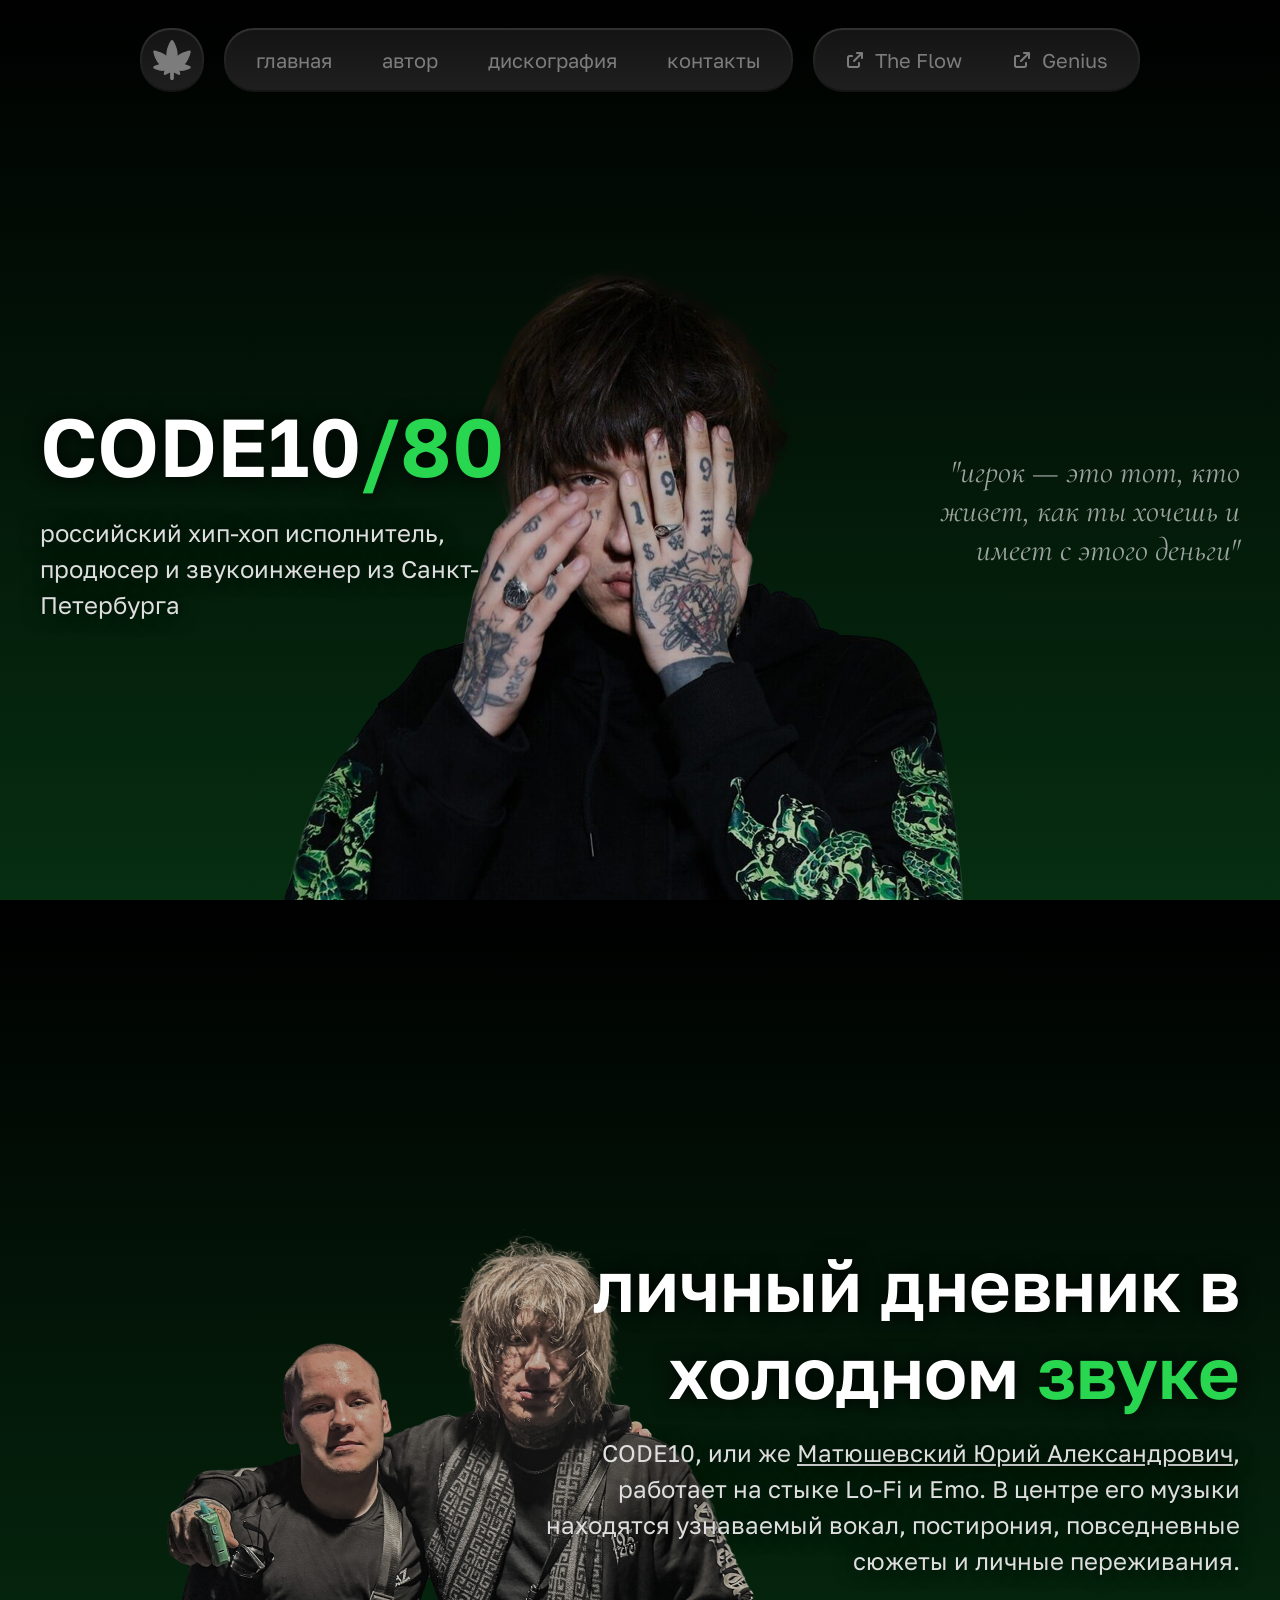
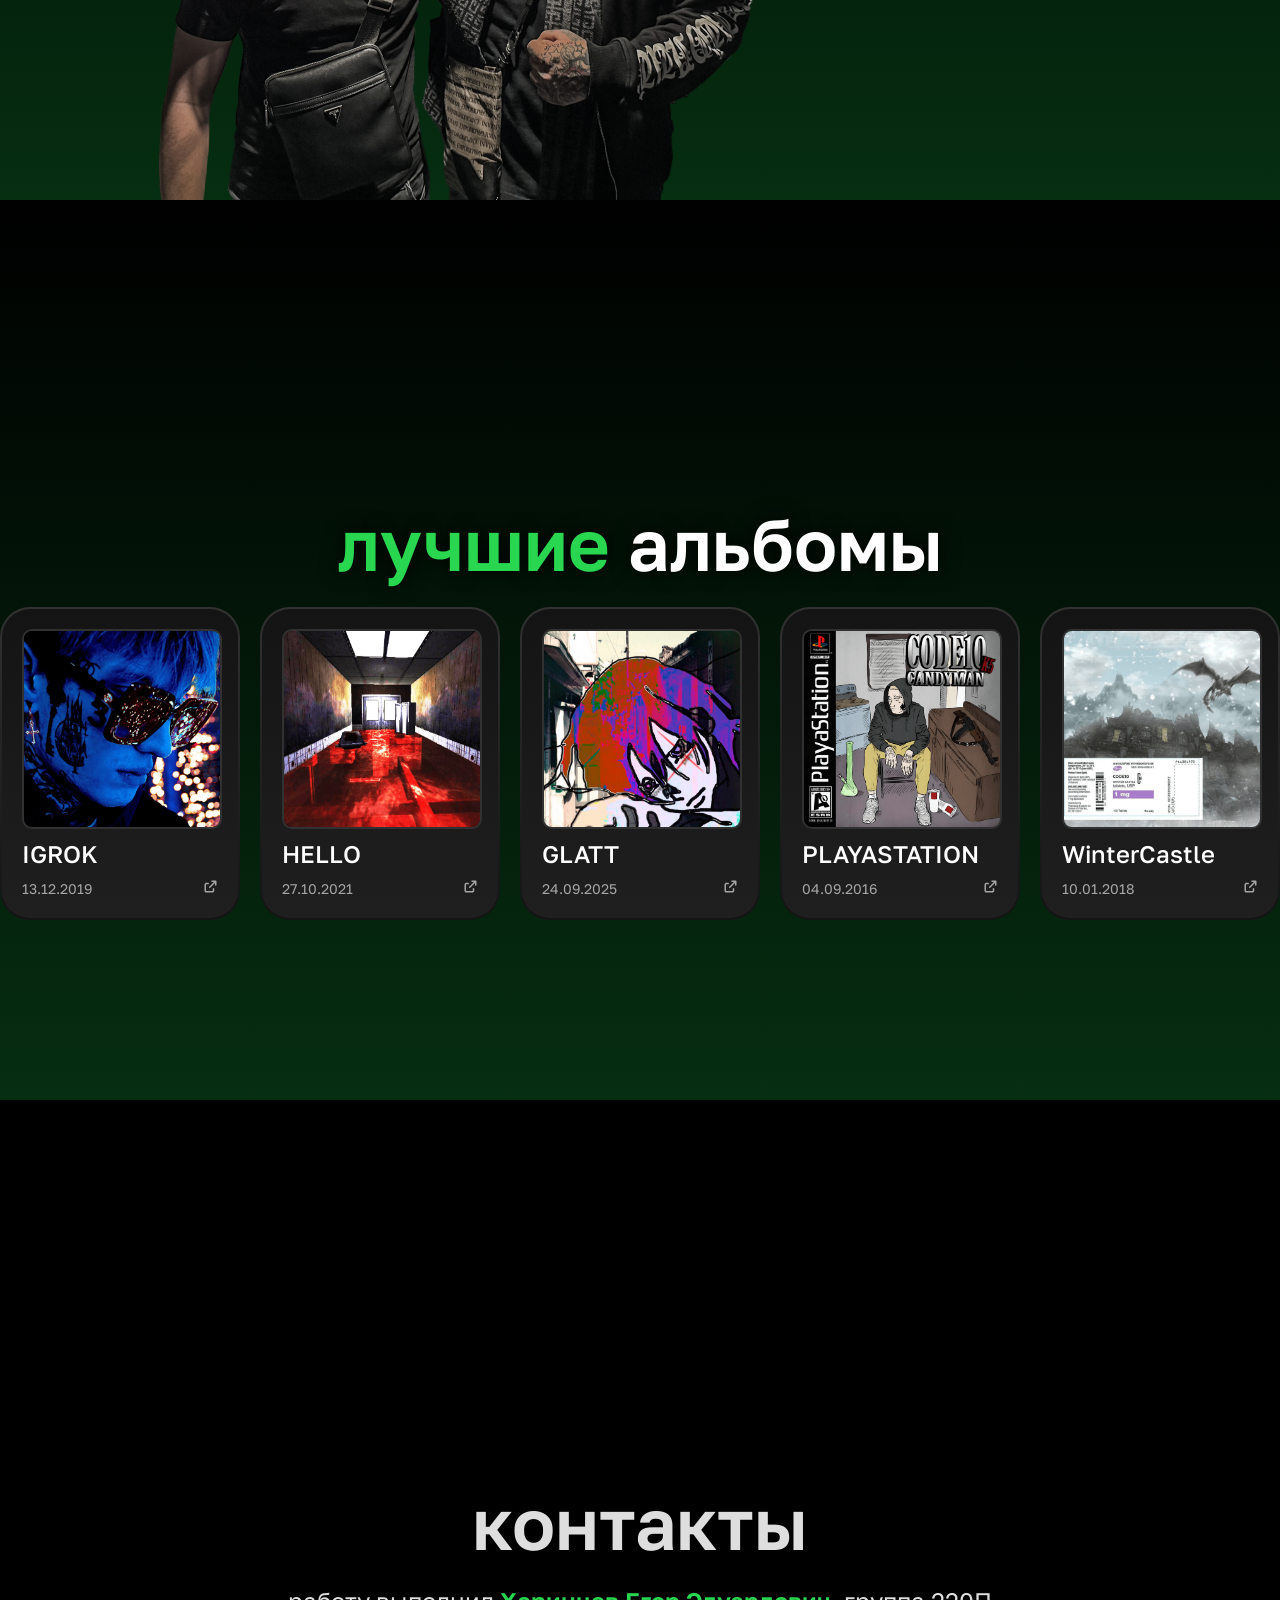
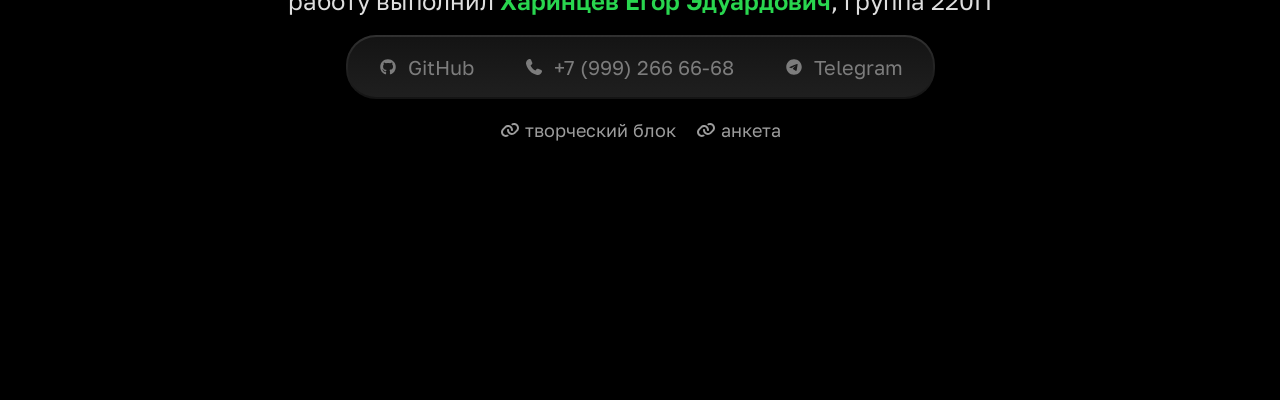
==== index.html @ e07835c6 "first commit" ====
<!DOCTYPE html>
<html lang="ru">
<head>
    <meta charset="UTF-8">
    <meta name="viewport" content="width=device-width, initial-scale=1.0">
    <title>220</title>
    <link rel="stylesheet" href="css/style.css">
    <link rel="preconnect" href="https://fonts.googleapis.com">
    <link rel="preconnect" href="https://fonts.gstatic.com" crossorigin>
    <link href="https://fonts.googleapis.com/css2?family=Cormorant:ital,wght@0,300..700;1,300..700&family=Golos+Text:wght@400..900&display=swap" rel="stylesheet">
</head>
<body>
    <header class="header">
        <div class="header__inner">
            <div class="pill-nav">
                <svg class="pill-nav__logo" xmlns="http://www.w3.org/2000/svg" viewBox="0 0 640 640"><path d="M320 64C325.3 64 330.3 66.7 333.3 71.1C349.1 94.6 370 134.8 382.5 180.1C389.8 206.5 394.3 235.4 392.8 264.1C404.4 255.2 416.5 247.4 428.7 240.4C469.7 217.1 513.1 203.5 540.9 197.9C546.1 196.9 551.6 198.5 555.3 202.3C559 206.1 560.7 211.5 559.7 216.8C554.1 244.5 540.4 287.7 517 328.5C507.9 344.4 497.1 360.2 484.5 374.8C512.4 381.4 537 392 551.8 400.2C556.9 403 560 408.4 560 414.2C560 420 556.8 425.4 551.8 428.2C536.6 436.6 510.9 447.7 482 454.3C461.8 458.9 439.1 461.5 416.8 458.9L425.1 492.1C426.6 498.2 424.5 504.6 419.6 508.5C414.7 512.4 408 513.1 402.4 510.3L344 481.2L344 552C344 565.3 333.3 576 320 576C306.7 576 296 565.3 296 552L296 481.2L237.5 510.3C231.9 513.1 225.2 512.4 220.3 508.5C215.4 504.6 213.3 498.2 214.8 492.1L223.1 458.9C200.9 461.5 178.1 458.9 157.9 454.3C129 447.7 103.4 436.7 88.1 428.2C83 425.4 79.9 420 79.9 414.2C79.9 408.4 83.1 403 88.1 400.2L94.3 396.9C109.3 389.3 131.1 380.5 155.4 374.7C142.9 360.2 132.1 344.3 123 328.5C99.6 287.7 85.9 244.5 80.3 216.8C79.2 211.6 80.9 206.1 84.7 202.3C88.5 198.5 93.9 196.9 99.1 197.9C127 203.4 170.3 217.1 211.3 240.4C223.5 247.3 235.6 255.2 247.1 264.1C245.7 235.4 250.2 206.5 257.4 180.1C269.9 134.8 290.8 94.6 306.6 71.1L307.8 69.5C310.9 66 315.3 64 320 64z"/></svg>
            </div>

            <nav class="pill-nav">
                <a class="pill-nav__link" href="#main">главная</a>
                <a class="pill-nav__link" href="#author">автор</a>
                <a class="pill-nav__link" href="#discography">дискография</a>
                <a class="pill-nav__link" href="#links">контакты</a>
            </nav>

            <nav class="pill-nav">
                <a class="pill-nav__link pill-nav__link--logo" href="https://the-flow.ru/features/legenda-dlya-prosharennyh-code10" target="_blank" rel="noopener noreferrer">
                    <svg class="pill-nav__icon" xmlns="http://www.w3.org/2000/svg" viewBox="0 0 640 640"><path d="M384 64C366.3 64 352 78.3 352 96C352 113.7 366.3 128 384 128L466.7 128L265.3 329.4C252.8 341.9 252.8 362.2 265.3 374.7C277.8 387.2 298.1 387.2 310.6 374.7L512 173.3L512 256C512 273.7 526.3 288 544 288C561.7 288 576 273.7 576 256L576 96C576 78.3 561.7 64 544 64L384 64zM144 160C99.8 160 64 195.8 64 240L64 496C64 540.2 99.8 576 144 576L400 576C444.2 576 480 540.2 480 496L480 416C480 398.3 465.7 384 448 384C430.3 384 416 398.3 416 416L416 496C416 504.8 408.8 512 400 512L144 512C135.2 512 128 504.8 128 496L128 240C128 231.2 135.2 224 144 224L224 224C241.7 224 256 209.7 256 192C256 174.3 241.7 160 224 160L144 160z"/></svg>
                    <span>The Flow</span>
                </a>

                <a class="pill-nav__link pill-nav__link--logo" href="https://genius.com/artists/Code80" target="_blank" rel="noopener noreferrer">
                    <svg class="pill-nav__icon" xmlns="http://www.w3.org/2000/svg" viewBox="0 0 640 640"><path d="M384 64C366.3 64 352 78.3 352 96C352 113.7 366.3 128 384 128L466.7 128L265.3 329.4C252.8 341.9 252.8 362.2 265.3 374.7C277.8 387.2 298.1 387.2 310.6 374.7L512 173.3L512 256C512 273.7 526.3 288 544 288C561.7 288 576 273.7 576 256L576 96C576 78.3 561.7 64 544 64L384 64zM144 160C99.8 160 64 195.8 64 240L64 496C64 540.2 99.8 576 144 576L400 576C444.2 576 480 540.2 480 496L480 416C480 398.3 465.7 384 448 384C430.3 384 416 398.3 416 416L416 496C416 504.8 408.8 512 400 512L144 512C135.2 512 128 504.8 128 496L128 240C128 231.2 135.2 224 144 224L224 224C241.7 224 256 209.7 256 192C256 174.3 241.7 160 224 160L144 160z"/></svg>
                    <span>Genius</span>
                </a>
            </nav>
        </div>
    </header>

    <main class="main">
        <section class="section section--code10" id="main">
            <div class="container hero__content">
                <div class="hero__info">
                    <h1 class="info__label">
                        CODE10<span>/80</span>
                    </h1>

                    <p class="info__text">
                        российский хип-хоп исполнитель, продюсер и звукоинженер из Санкт-Петербурга
                    </p>
                </div>

                <p class="hero__quote">
                    "игрок — это тот, кто живет, как ты хочешь и имеет с этого деньги"
                </p>
            </div>
        </section>
        
        <section class="section section--code80" id="author">
            <div class="container author__content">
                <div class="author__info">
                    <h2 class="author__label">личный дневник в холодном <span>звуке</span></h2>

                    <p class="author__text">CODE10, или же <span>Матюшевский Юрий Александрович</span>, работает на стыке Lo-Fi и Emo. В центре его музыки находятся узнаваемый вокал, постирония, повседневные сюжеты и личные переживания.</p>
                </div>
            </div>
        </section>
        
        <section class="section" id="discography">
            <div class="container tracks__content">
                <h2 class="tracks__label">
                    <span>лучшие</span> альбомы
                </h2>

                <div class="tracks__cards">
                    <div class="track__card">
                        <img class="card__cover" src="./images/igrok.png" alt="">

                        <p class="card__title">IGROK</p>

                        <div class="card__info">
                            <p class="card__info-date">13.12.2019</p>
                            <a class="card__info-link" href="https://vk.com/music/album/-2000061954_24061954_38920bd14e7fe01684" target="_blank" rel="noopener noreferrer">
                                <svg class="card__icon" xmlns="http://www.w3.org/2000/svg" viewBox="0 0 640 640"><path d="M384 64C366.3 64 352 78.3 352 96C352 113.7 366.3 128 384 128L466.7 128L265.3 329.4C252.8 341.9 252.8 362.2 265.3 374.7C277.8 387.2 298.1 387.2 310.6 374.7L512 173.3L512 256C512 273.7 526.3 288 544 288C561.7 288 576 273.7 576 256L576 96C576 78.3 561.7 64 544 64L384 64zM144 160C99.8 160 64 195.8 64 240L64 496C64 540.2 99.8 576 144 576L400 576C444.2 576 480 540.2 480 496L480 416C480 398.3 465.7 384 448 384C430.3 384 416 398.3 416 416L416 496C416 504.8 408.8 512 400 512L144 512C135.2 512 128 504.8 128 496L128 240C128 231.2 135.2 224 144 224L224 224C241.7 224 256 209.7 256 192C256 174.3 241.7 160 224 160L144 160z"/></svg>
                            </a>
                        </div>
                    </div>
                    
                    <div class="track__card">
                        <img class="card__cover" src="./images/hello.png" alt="">

                        <p class="card__title">HELLO</p>

                        <div class="card__info">
                            <p class="card__info-date">27.10.2021</p>
                            <a class="card__info-link" href="https://vk.com/music/album/-2000061972_24061972_ac052d597f1300977c" target="_blank" rel="noopener noreferrer">
                                <svg class="card__icon" xmlns="http://www.w3.org/2000/svg" viewBox="0 0 640 640"><path d="M384 64C366.3 64 352 78.3 352 96C352 113.7 366.3 128 384 128L466.7 128L265.3 329.4C252.8 341.9 252.8 362.2 265.3 374.7C277.8 387.2 298.1 387.2 310.6 374.7L512 173.3L512 256C512 273.7 526.3 288 544 288C561.7 288 576 273.7 576 256L576 96C576 78.3 561.7 64 544 64L384 64zM144 160C99.8 160 64 195.8 64 240L64 496C64 540.2 99.8 576 144 576L400 576C444.2 576 480 540.2 480 496L480 416C480 398.3 465.7 384 448 384C430.3 384 416 398.3 416 416L416 496C416 504.8 408.8 512 400 512L144 512C135.2 512 128 504.8 128 496L128 240C128 231.2 135.2 224 144 224L224 224C241.7 224 256 209.7 256 192C256 174.3 241.7 160 224 160L144 160z"/></svg>
                            </a>
                        </div>
                    </div>
                    
                    <div class="track__card">
                        <img class="card__cover" src="./images/glatt.png" alt="">

                        <p class="card__title">GLATT</p>

                        <div class="card__info">
                            <p class="card__info-date">24.09.2025</p>
                            <a class="card__info-link" href="https://vk.com/music/playlist/10033489_59_6e99d2cddac282cab0" target="_blank" rel="noopener noreferrer">
                                <svg class="card__icon" xmlns="http://www.w3.org/2000/svg" viewBox="0 0 640 640"><path d="M384 64C366.3 64 352 78.3 352 96C352 113.7 366.3 128 384 128L466.7 128L265.3 329.4C252.8 341.9 252.8 362.2 265.3 374.7C277.8 387.2 298.1 387.2 310.6 374.7L512 173.3L512 256C512 273.7 526.3 288 544 288C561.7 288 576 273.7 576 256L576 96C576 78.3 561.7 64 544 64L384 64zM144 160C99.8 160 64 195.8 64 240L64 496C64 540.2 99.8 576 144 576L400 576C444.2 576 480 540.2 480 496L480 416C480 398.3 465.7 384 448 384C430.3 384 416 398.3 416 416L416 496C416 504.8 408.8 512 400 512L144 512C135.2 512 128 504.8 128 496L128 240C128 231.2 135.2 224 144 224L224 224C241.7 224 256 209.7 256 192C256 174.3 241.7 160 224 160L144 160z"/></svg>
                            </a>
                        </div>
                    </div>
                    
                    <div class="track__card">
                        <img class="card__cover" src="./images/playastation.png" alt="">

                        <p class="card__title">PLAYASTATION</p>

                        <div class="card__info">
                            <p class="card__info-date">04.09.2016</p>
                            <a class="card__info-link" href="https://vk.com/music/playlist/-160205225_1_e720286cb00bac2c69" target="_blank" rel="noopener noreferrer">
                                <svg class="card__icon" xmlns="http://www.w3.org/2000/svg" viewBox="0 0 640 640"><path d="M384 64C366.3 64 352 78.3 352 96C352 113.7 366.3 128 384 128L466.7 128L265.3 329.4C252.8 341.9 252.8 362.2 265.3 374.7C277.8 387.2 298.1 387.2 310.6 374.7L512 173.3L512 256C512 273.7 526.3 288 544 288C561.7 288 576 273.7 576 256L576 96C576 78.3 561.7 64 544 64L384 64zM144 160C99.8 160 64 195.8 64 240L64 496C64 540.2 99.8 576 144 576L400 576C444.2 576 480 540.2 480 496L480 416C480 398.3 465.7 384 448 384C430.3 384 416 398.3 416 416L416 496C416 504.8 408.8 512 400 512L144 512C135.2 512 128 504.8 128 496L128 240C128 231.2 135.2 224 144 224L224 224C241.7 224 256 209.7 256 192C256 174.3 241.7 160 224 160L144 160z"/></svg>
                            </a>
                        </div>
                    </div>
                    
                    <div class="track__card">
                        <img class="card__cover" src="./images/wintercastle.png" alt="">

                        <p class="card__title">WinterCastle</p>

                        <div class="card__info">
                            <p class="card__info-date">10.01.2018</p>
                            <a class="card__info-link" href="https://vk.com/music/playlist/-160205225_3_7a5a93a4bdd751d6e5" target="_blank" rel="noopener noreferrer">
                                <svg class="card__icon" xmlns="http://www.w3.org/2000/svg" viewBox="0 0 640 640"><path d="M384 64C366.3 64 352 78.3 352 96C352 113.7 366.3 128 384 128L466.7 128L265.3 329.4C252.8 341.9 252.8 362.2 265.3 374.7C277.8 387.2 298.1 387.2 310.6 374.7L512 173.3L512 256C512 273.7 526.3 288 544 288C561.7 288 576 273.7 576 256L576 96C576 78.3 561.7 64 544 64L384 64zM144 160C99.8 160 64 195.8 64 240L64 496C64 540.2 99.8 576 144 576L400 576C444.2 576 480 540.2 480 496L480 416C480 398.3 465.7 384 448 384C430.3 384 416 398.3 416 416L416 496C416 504.8 408.8 512 400 512L144 512C135.2 512 128 504.8 128 496L128 240C128 231.2 135.2 224 144 224L224 224C241.7 224 256 209.7 256 192C256 174.3 241.7 160 224 160L144 160z"/></svg>
                            </a>
                        </div>
                    </div>
                </div>
            </div>
        </section>
        
        <section class="section section--black" id="links">
            <div class="container links__content">
                <p class="links__label">контакты</p>

                <p class="links__text">
                    работу выполнил <span>Харинцев Егор Эдуардович</span>, группа 220П
                </p>

                <div class="links pill-nav">
                    <a class="pill-nav__link pill-nav__link--logo" href="https://github.com/gothighthisnight" target="_blank" rel="noopener noreferrer">
                        <svg class="pill-nav__icon" xmlns="http://www.w3.org/2000/svg" viewBox="0 0 640 640"><path d="M237.9 461.4C237.9 463.4 235.6 465 232.7 465C229.4 465.3 227.1 463.7 227.1 461.4C227.1 459.4 229.4 457.8 232.3 457.8C235.3 457.5 237.9 459.1 237.9 461.4zM206.8 456.9C206.1 458.9 208.1 461.2 211.1 461.8C213.7 462.8 216.7 461.8 217.3 459.8C217.9 457.8 216 455.5 213 454.6C210.4 453.9 207.5 454.9 206.8 456.9zM251 455.2C248.1 455.9 246.1 457.8 246.4 460.1C246.7 462.1 249.3 463.4 252.3 462.7C255.2 462 257.2 460.1 256.9 458.1C256.6 456.2 253.9 454.9 251 455.2zM316.8 72C178.1 72 72 177.3 72 316C72 426.9 141.8 521.8 241.5 555.2C254.3 557.5 258.8 549.6 258.8 543.1C258.8 536.9 258.5 502.7 258.5 481.7C258.5 481.7 188.5 496.7 173.8 451.9C173.8 451.9 162.4 422.8 146 415.3C146 415.3 123.1 399.6 147.6 399.9C147.6 399.9 172.5 401.9 186.2 425.7C208.1 464.3 244.8 453.2 259.1 446.6C261.4 430.6 267.9 419.5 275.1 412.9C219.2 406.7 162.8 398.6 162.8 302.4C162.8 274.9 170.4 261.1 186.4 243.5C183.8 237 175.3 210.2 189 175.6C209.9 169.1 258 202.6 258 202.6C278 197 299.5 194.1 320.8 194.1C342.1 194.1 363.6 197 383.6 202.6C383.6 202.6 431.7 169 452.6 175.6C466.3 210.3 457.8 237 455.2 243.5C471.2 261.2 481 275 481 302.4C481 398.9 422.1 406.6 366.2 412.9C375.4 420.8 383.2 435.8 383.2 459.3C383.2 493 382.9 534.7 382.9 542.9C382.9 549.4 387.5 557.3 400.2 555C500.2 521.8 568 426.9 568 316C568 177.3 455.5 72 316.8 72zM169.2 416.9C167.9 417.9 168.2 420.2 169.9 422.1C171.5 423.7 173.8 424.4 175.1 423.1C176.4 422.1 176.1 419.8 174.4 417.9C172.8 416.3 170.5 415.6 169.2 416.9zM158.4 408.8C157.7 410.1 158.7 411.7 160.7 412.7C162.3 413.7 164.3 413.4 165 412C165.7 410.7 164.7 409.1 162.7 408.1C160.7 407.5 159.1 407.8 158.4 408.8zM190.8 444.4C189.2 445.7 189.8 448.7 192.1 450.6C194.4 452.9 197.3 453.2 198.6 451.6C199.9 450.3 199.3 447.3 197.3 445.4C195.1 443.1 192.1 442.8 190.8 444.4zM179.4 429.7C177.8 430.7 177.8 433.3 179.4 435.6C181 437.9 183.7 438.9 185 437.9C186.6 436.6 186.6 434 185 431.7C183.6 429.4 181 428.4 179.4 429.7z"/></svg>
                        <span>GitHub</span>
                    </a>

                    <a class="pill-nav__link pill-nav__link--logo" href="tel:+79992666668">
                        <svg class="pill-nav__icon" xmlns="http://www.w3.org/2000/svg" viewBox="0 0 640 640"><path d="M224.2 89C216.3 70.1 195.7 60.1 176.1 65.4L170.6 66.9C106 84.5 50.8 147.1 66.9 223.3C104 398.3 241.7 536 416.7 573.1C493 589.3 555.5 534 573.1 469.4L574.6 463.9C580 444.2 569.9 423.6 551.1 415.8L453.8 375.3C437.3 368.4 418.2 373.2 406.8 387.1L368.2 434.3C297.9 399.4 241.3 341 208.8 269.3L253 233.3C266.9 222 271.6 202.9 264.8 186.3L224.2 89z"/></svg>
                        <span>+7 (999) 266 66-68</span>
                    </a>

                    <a class="pill-nav__link pill-nav__link--logo" href="https://t.me/nameus3r" target="_blank" rel="noopener noreferrer">
                        <svg class="pill-nav__icon" xmlns="http://www.w3.org/2000/svg" viewBox="0 0 640 640"><path d="M320 72C183 72 72 183 72 320C72 457 183 568 320 568C457 568 568 457 568 320C568 183 457 72 320 72zM435 240.7C431.3 279.9 415.1 375.1 406.9 419C403.4 437.6 396.6 443.8 390 444.4C375.6 445.7 364.7 434.9 350.7 425.7C328.9 411.4 316.5 402.5 295.4 388.5C270.9 372.4 286.8 363.5 300.7 349C304.4 345.2 367.8 287.5 369 282.3C369.2 281.6 369.3 279.2 367.8 277.9C366.3 276.6 364.2 277.1 362.7 277.4C360.5 277.9 325.6 300.9 258.1 346.5C248.2 353.3 239.2 356.6 231.2 356.4C222.3 356.2 205.3 351.4 192.6 347.3C177.1 342.3 164.7 339.6 165.8 331C166.4 326.5 172.5 322 184.2 317.3C256.5 285.8 304.7 265 328.8 255C397.7 226.4 412 221.4 421.3 221.2C423.4 221.2 427.9 221.7 430.9 224.1C432.9 225.8 434.1 228.2 434.4 230.8C434.9 234 435 237.3 434.8 240.6z"/></svg>
                        <span>Telegram</span>
                    </a>
                </div>

                <div class="links-external">
                    <a class="link-external" href="art.html">
                        <svg class="pill-nav__icon" xmlns="http://www.w3.org/2000/svg" viewBox="0 0 640 640"><path d="M451.5 160C434.9 160 418.8 164.5 404.7 172.7C388.9 156.7 370.5 143.3 350.2 133.2C378.4 109.2 414.3 96 451.5 96C537.9 96 608 166 608 252.5C608 294 591.5 333.8 562.2 363.1L491.1 434.2C461.8 463.5 422 480 380.5 480C294.1 480 224 410 224 323.5C224 322 224 320.5 224.1 319C224.6 301.3 239.3 287.4 257 287.9C274.7 288.4 288.6 303.1 288.1 320.8C288.1 321.7 288.1 322.6 288.1 323.4C288.1 374.5 329.5 415.9 380.6 415.9C405.1 415.9 428.6 406.2 446 388.8L517.1 317.7C534.4 300.4 544.2 276.8 544.2 252.3C544.2 201.2 502.8 159.8 451.7 159.8zM307.2 237.3C305.3 236.5 303.4 235.4 301.7 234.2C289.1 227.7 274.7 224 259.6 224C235.1 224 211.6 233.7 194.2 251.1L123.1 322.2C105.8 339.5 96 363.1 96 387.6C96 438.7 137.4 480.1 188.5 480.1C205 480.1 221.1 475.7 235.2 467.5C251 483.5 269.4 496.9 289.8 507C261.6 530.9 225.8 544.2 188.5 544.2C102.1 544.2 32 474.2 32 387.7C32 346.2 48.5 306.4 77.8 277.1L148.9 206C178.2 176.7 218 160.2 259.5 160.2C346.1 160.2 416 230.8 416 317.1C416 318.4 416 319.7 416 321C415.6 338.7 400.9 352.6 383.2 352.2C365.5 351.8 351.6 337.1 352 319.4C352 318.6 352 317.9 352 317.1C352 283.4 334 253.8 307.2 237.5z"/></svg>
                    
                        <span>творческий блок</span>
                    </a>
                    
                    <a class="link-external" href="form.html">
                        <svg class="pill-nav__icon" xmlns="http://www.w3.org/2000/svg" viewBox="0 0 640 640"><path d="M451.5 160C434.9 160 418.8 164.5 404.7 172.7C388.9 156.7 370.5 143.3 350.2 133.2C378.4 109.2 414.3 96 451.5 96C537.9 96 608 166 608 252.5C608 294 591.5 333.8 562.2 363.1L491.1 434.2C461.8 463.5 422 480 380.5 480C294.1 480 224 410 224 323.5C224 322 224 320.5 224.1 319C224.6 301.3 239.3 287.4 257 287.9C274.7 288.4 288.6 303.1 288.1 320.8C288.1 321.7 288.1 322.6 288.1 323.4C288.1 374.5 329.5 415.9 380.6 415.9C405.1 415.9 428.6 406.2 446 388.8L517.1 317.7C534.4 300.4 544.2 276.8 544.2 252.3C544.2 201.2 502.8 159.8 451.7 159.8zM307.2 237.3C305.3 236.5 303.4 235.4 301.7 234.2C289.1 227.7 274.7 224 259.6 224C235.1 224 211.6 233.7 194.2 251.1L123.1 322.2C105.8 339.5 96 363.1 96 387.6C96 438.7 137.4 480.1 188.5 480.1C205 480.1 221.1 475.7 235.2 467.5C251 483.5 269.4 496.9 289.8 507C261.6 530.9 225.8 544.2 188.5 544.2C102.1 544.2 32 474.2 32 387.7C32 346.2 48.5 306.4 77.8 277.1L148.9 206C178.2 176.7 218 160.2 259.5 160.2C346.1 160.2 416 230.8 416 317.1C416 318.4 416 319.7 416 321C415.6 338.7 400.9 352.6 383.2 352.2C365.5 351.8 351.6 337.1 352 319.4C352 318.6 352 317.9 352 317.1C352 283.4 334 253.8 307.2 237.5z"/></svg>
                    
                        <span>анкета</span>
                    </a>
                </div>
            </div>
        </section>
    </main>
</body>
</html>
---- css/style.css ----
* {
    box-sizing: border-box;
    scroll-behavior: smooth;
    font-family: "Golos Text";
    transition: 0.3s;
    scroll-snap-type: y mandatory;
    scroll-behavior: smooth;
    margin: 0;
    padding: 0;
}

a {
    text-decoration: none;
}

body {
    background-color: black;
}

:root {
    --width: 1200px;
    --font-size-header: 20px;
    --font-size-hero-label: 82px;
    --font-size-label: 72px;
    --font-size-quote: 32px;
    --font-size-text: 24px;
    --font-size-date: 14px;
    --font-size-external: 18px;
    --font-size-description: 18px;
    --font-size-download: 16px;

    --gap: 20px;

    --text-dark-white: rgb(222, 222, 222);
    --text-shadow: rgb(0, 0, 0, 222);

    --background-gradient-dark: rgb(20, 20, 20);
    --background-gradient-light: rgb(31, 31, 31);

    --border-gradient-dark: rgb(20, 20, 20);
    --border-gradient-light: rgb(49, 49, 49);

    --accent: rgb(6, 46, 17);
    --accent-light: rgb(41, 214, 79);
    --black: rgb(0, 0, 0);
}

.container {
    width: min(var(--width), 100% - 40px);
    margin: 0 auto;
}

.header {
    position: fixed;
    top: 0;
    left: 0;

    
    display: flex;
    align-items: center;
    justify-content: center;

    width: 100%;
    height: 120px;

    padding: 0 40px;

    z-index: 999;

}

.header__inner {
    height: 100%;

    display: flex;
    align-items: center;
    justify-content: center;
    gap: var(--gap);
}

.pill-nav {
    display: flex;
    padding: 5px;

    border-radius: 30px;
    border: 2px solid transparent;

    background:
        linear-gradient(var(--background-gradient-dark), var(--background-gradient-light)) padding-box,
        linear-gradient(var(--border-gradient-light), var(--border-gradient-dark)) border-box;

}

.pill-nav__link {
    display: flex;
    padding: 3px;

    justify-content: center;
    align-items: center;
    
    height: 50px;
    padding: 0 25px;
    border-radius: 25px;

    font-size: var(--font-size-header);

    color: var(--text-dark-white);
    opacity: 0.5;
}

.pill-nav__link--logo {
    gap: calc(var(--gap) * 0.5);
}

.pill-nav__logo {
    height: 50px;
}

.pill-nav__logo path {
    opacity: 0.5;
    fill: var(--text-dark-white);
}

.pill-nav__logo:hover path {
    opacity: 1;
}

.pill-nav__icon, .pill-nav__icon path {
    width: 20px;
    height: 20px; 
    fill: var(--text-dark-white);
}

.pill-nav__link:hover {
    transform: scale(1.1);
    opacity: 1;
}

.section {
    min-height: 100svh;
    color: white;
    scroll-snap-align: start;
    background: linear-gradient(var(--black), var(--accent));
    display: flex;
    padding-top: 120px;
    position: relative;
}

.section--black {
    background: var(--black);
}

.section--code10::before {
    content: "";

    position: absolute;
    inset: 0;

    background-image: url("../images/bg.png");
    background-repeat: no-repeat;
    background-position: center bottom;
    background-size: contain;

    filter: brightness(0.8);

    z-index: 1;
}

.hero__content {
    display: flex;
    justify-content: space-between;
    align-items: center;
    gap: var(--gap);

    z-index: 2;
}

.hero__info {
    display: flex;
    flex-direction: column;
    justify-content: center;
    gap: var(--gap);
    width: 40%;
}

.info__label {
    font-weight: 600;
    font-size: var(--font-size-hero-label);
    text-shadow: 0 0 20px var(--text-shadow);
}

.info__label span {
    color: var(--accent-light);
}

.info__text {
    font-weight: 200;
    font-size: var(--font-size-text);
    
    color: var(--text-dark-white);
    text-shadow: 0 0 20px var(--text-shadow);
    line-height: 1.5;
}

.hero__quote {
    display: flex;
    width: 30%;
    text-align: right;

    font-family: "Cormorant";
    font-style: italic;
    font-size: var(--font-size-quote);
    color: var(--text-dark-white);
    opacity: 0.7;
}

.hero__quote span {
    display: flex;
    text-align: right;
}

.hero__quote:hover {
    opacity: 1;
}

.section--code80::before {
    content: "";

    position: absolute;
    inset: 0;

    background-image: url("../images/bg2.png");
    background-repeat: no-repeat;
    background-position: center bottom;
    background-size: contain;

    filter: brightness(0.8);

    z-index: 1;
}

.author__content {
    display: flex;
    justify-content: flex-end;
    align-items: center;
    
    z-index: 2;
}

.author__info {
    display: flex;
    flex-direction: column;
    gap: var(--gap);
    text-align: right;
    width: 60%;
}

.author__label {
    font-weight: 600;
    font-size: var(--font-size-label);
    text-shadow: 0 0 20px var(--text-shadow);
}

.author__label span {
    color: var(--accent-light);
}

.author__text {
    font-weight: 200;
    font-size: var(--font-size-text);
    
    color: var(--text-dark-white);
    text-shadow: 0 0 20px var(--text-shadow);
    line-height: 1.5;
}

.author__text span {
    text-decoration: underline;
}

.tracks__content {
    display: flex;
    flex-direction: column;
    gap: var(--gap);
    align-items: center;
    justify-content: center;
}

.tracks__label {
    font-weight: 600;
    font-size: var(--font-size-label);
    text-shadow: 0 0 20px var(--text-shadow);
}

.tracks__label span {
    color: var(--accent-light);
}

.tracks__cards {
    display: flex;
    justify-content: space-around;
    gap: var(--gap);
}

.track__card {
    display: flex;
    flex-direction: column;
    gap: calc(var(--gap) * 0.5);
    padding: 20px;

    border-radius: 30px;
    border: 2px solid transparent;

    max-width: calc(200px + 20px * 2);

    background:
        linear-gradient(var(--background-gradient-dark), var(--background-gradient-light)) padding-box,
        linear-gradient(var(--border-gradient-light), var(--border-gradient-dark)) border-box;
}

.card__cover {
    width: 200px;
    border-radius: 10px;
    border: 2px solid var(--border-gradient-light);
}

.card__cover:hover {
    filter: brightness(1.25);
}

.card__title {
    font-size: var(--font-size-text);
    font-weight: 500;
    color: white;
}

.card__info {
    display: flex;
    justify-content: space-between;
    align-items: center;
}

.card__info-date {
    color: var(--text-dark-white);
    opacity: 0.7;
    font-size: var(--font-size-date);
}

.card__icon {
    height: 15px;
}

.card__icon path {
    fill: var(--text-dark-white);
    opacity: 0.7;
}

.card__icon:hover {
    transform: scale(1.25);
    opacity: 1;
}

.links__label {
    font-size: var(--font-size-label);
    font-weight: 600;
    color: var(--text-dark-white);
}

.links__text {
    font-size: var(--font-size-text);
    font-weight: 200;
    color: var(--text-dark-white);
}

.links__text span {
    color: var(--accent-light);
    font-weight: 600;
}

.links__content {
    display: flex;
    flex-direction: column;
    gap: var(--gap);
    justify-content: center;
    align-items: center;
}

.links-external {
    display: flex;
    justify-content: center;
    align-items: center;
    gap: var(--gap);
}

.link-external {
    display: flex;
    justify-content: center;
    align-items: center;
    gap: 5px;
    font-size: var(--font-size-external);
    color: var(--text-dark-white);
    opacity: 0.7;
}

.link-external__icon {
    height: var(--font-size-external)
}

.link-external__icon path {
    fill: var(--text-dark-white)
}

.link-external:hover {
    transform: scale(1.1);
    opacity: 1;
}

.phi__content {
    display: flex;
    justify-content: space-between;
    align-items: center;
    gap: calc(var(--gap) * 2);
}

.phi__banner {
    display: flex;
    flex-direction: column;
    justify-content: center;
    gap: var(--gap);
    
    padding: 20px;

    border-radius: 30px;
    border: 2px solid transparent;

    background:
        linear-gradient(var(--background-gradient-dark), var(--background-gradient-light)) padding-box,
        linear-gradient(var(--border-gradient-light), var(--border-gradient-dark)) border-box;
}

.banner__photo {
    width: 33svh;
    max-width: 600px;
    border-radius: 10px;
    border: 2px solid var(--border-gradient-light);
}

.banner__description {
    display: flex;
    gap: var(--gap);
    font-size: var(--font-size-description);
}

.banner__description span {
    font-style: italic;
    opacity: 0.7;
}

.banner__download {
    display: flex;
    align-items: center;
    gap: 5px;
    font-size: var(--font-size-download);
    color: var(--text-dark-white);
    opacity: 0.7;
}

.banner__icon {
    height: var(--font-size-download);
}

.banner__icon path {
    fill: var(--text-dark-white);
}

.banner__download:hover {
    opacity: 1;
}

.phi__info {
    display: flex;
    flex-direction: column;
    gap: var(--gap);
}

.phi__label {
    font-weight: 600;
    font-size: var(--font-size-label);
}

.phi__label span {
    color: var(--accent-light);
}

.phi__text {
    font-weight: 200;
    font-size: var(--font-size-text);
    
    color: var(--text-dark-white);
    text-shadow: 0 0 20px var(--text-shadow);
    line-height: 1.5;
}

.phi__label--right {
    text-align: right;
}

.phi__text--right {
    text-align: right;
}
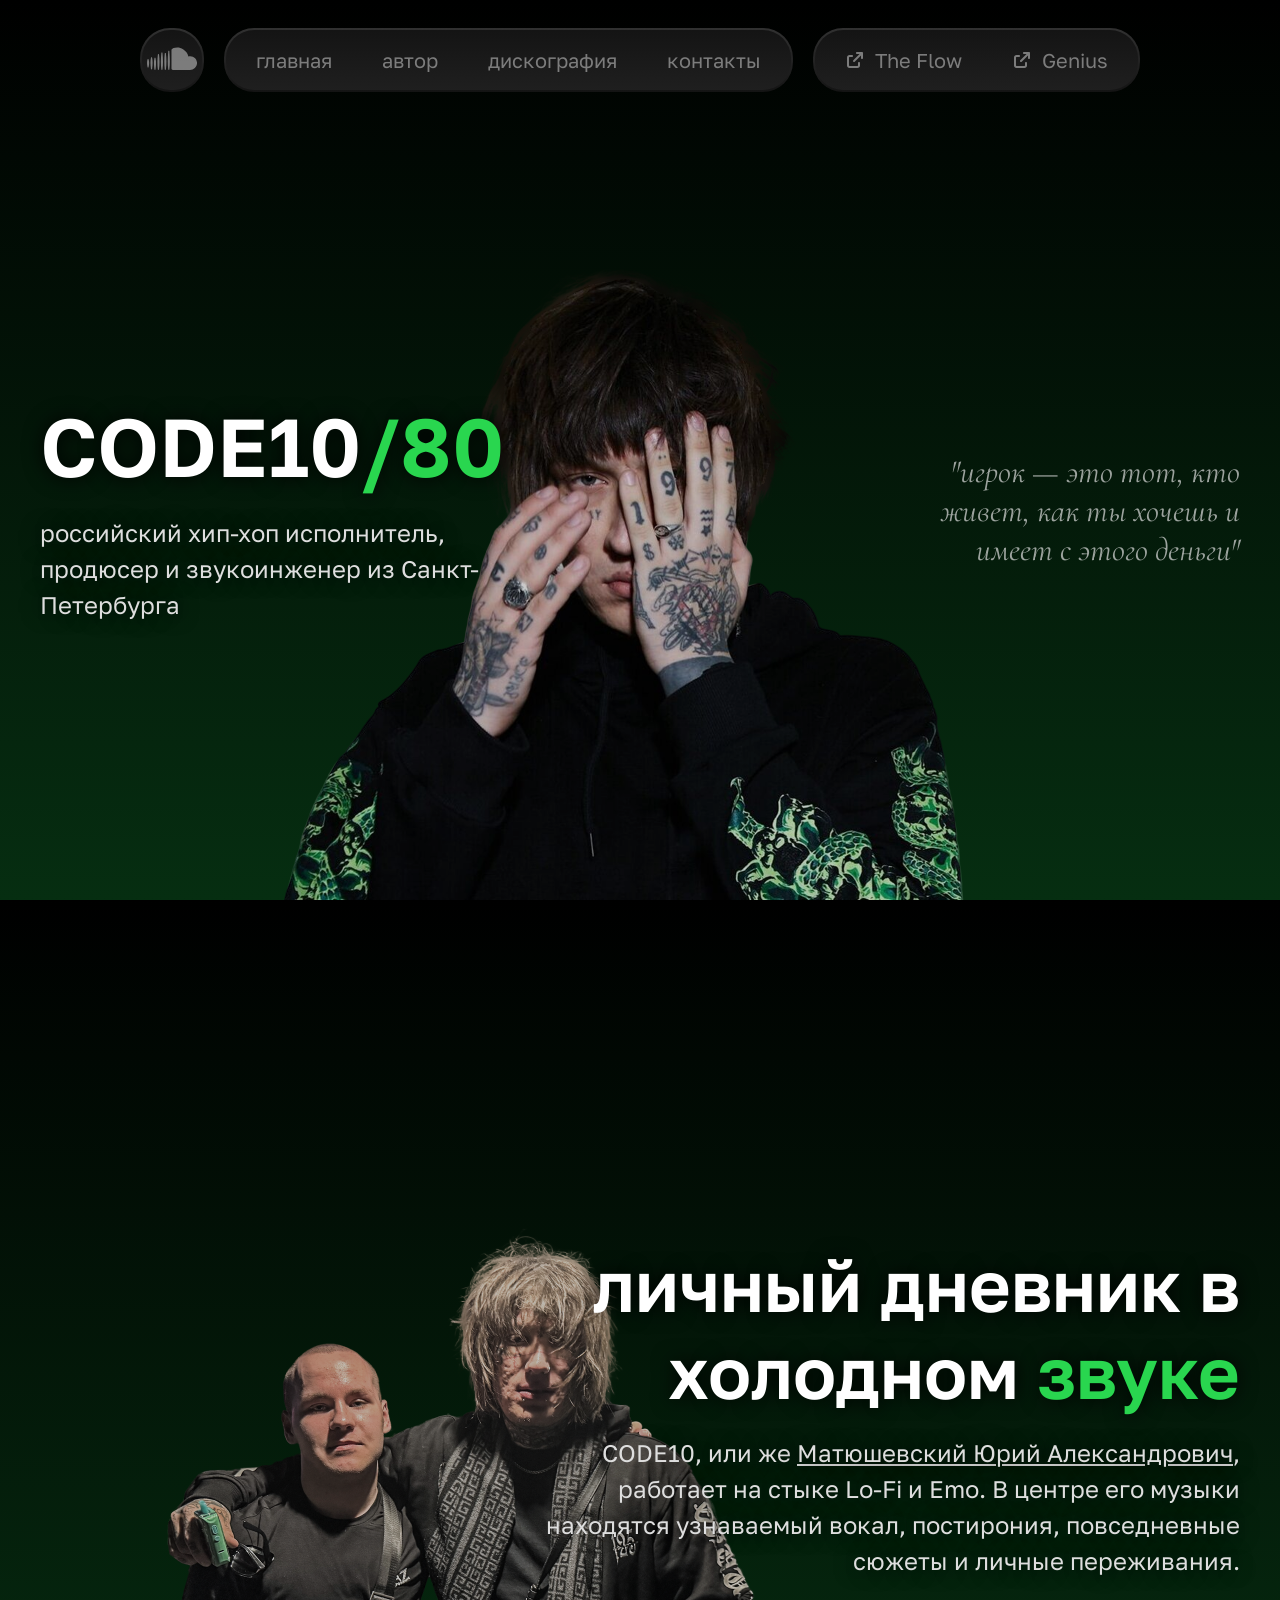
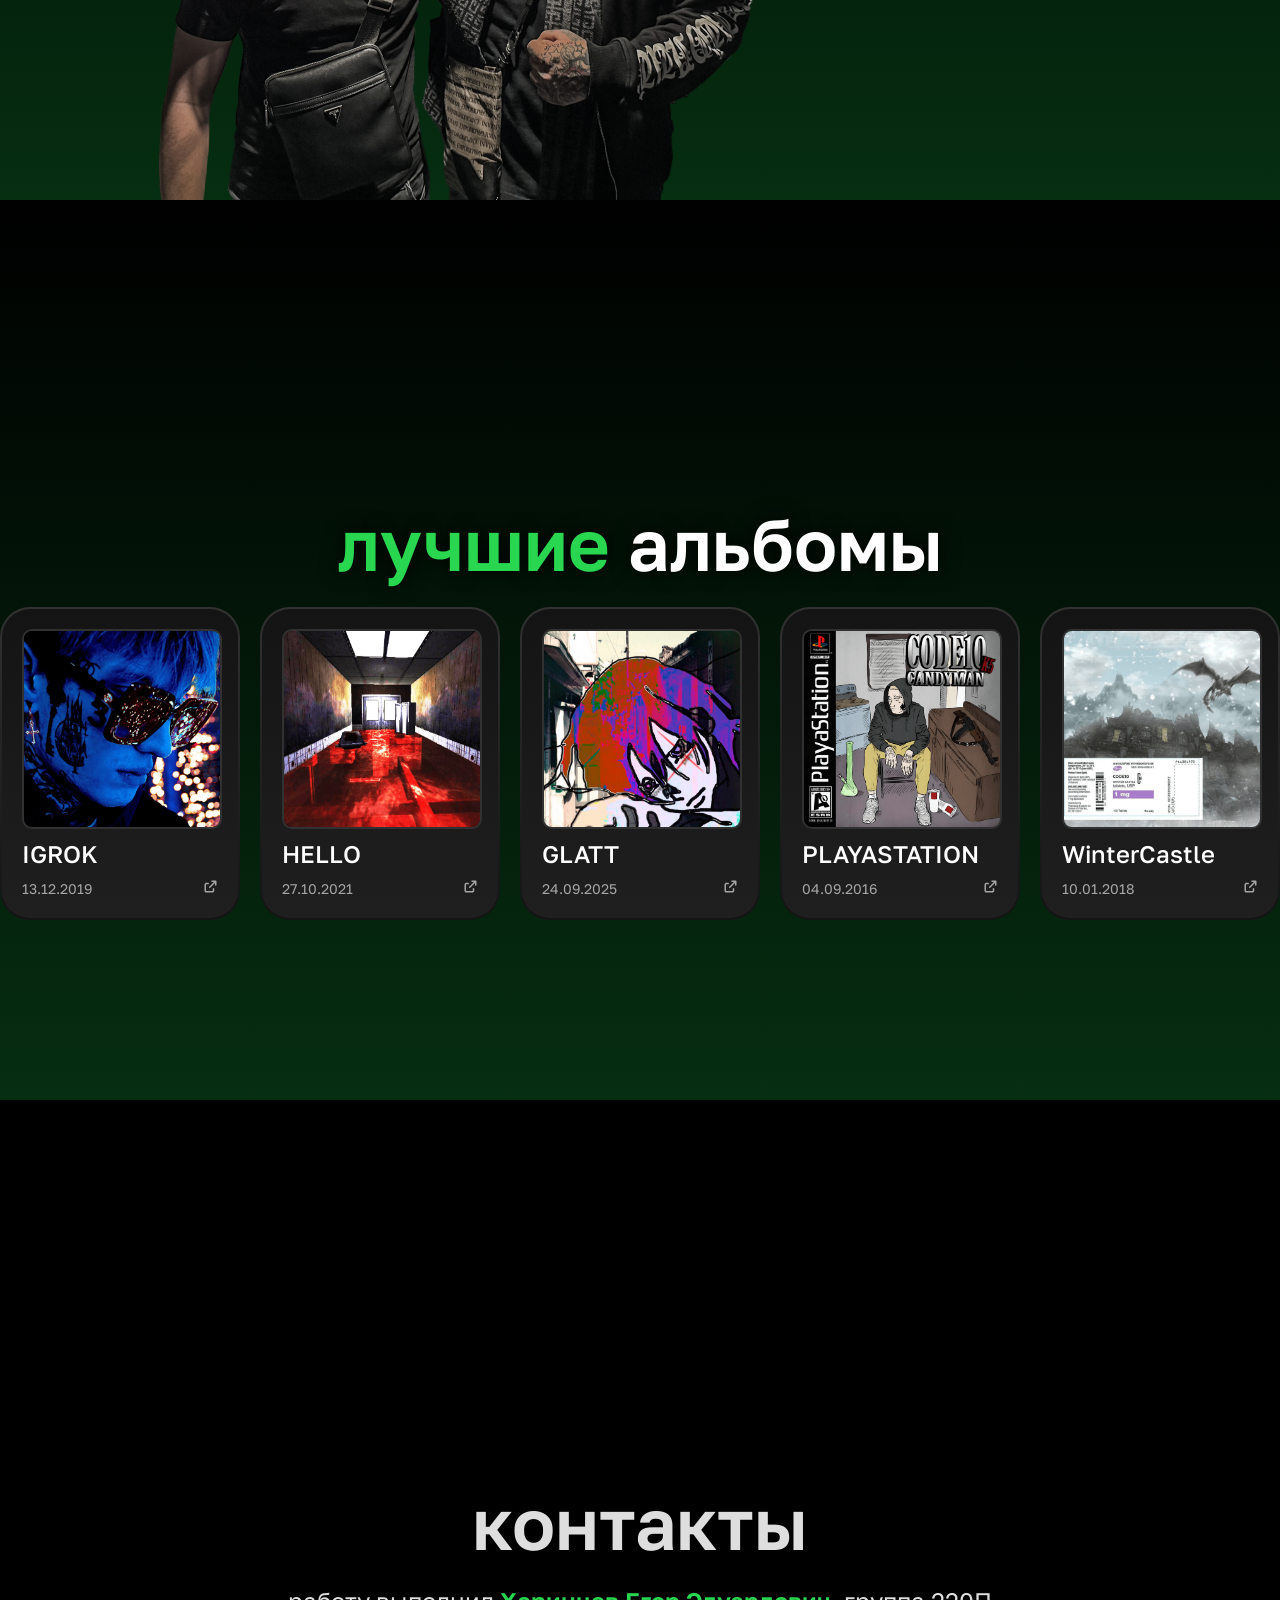
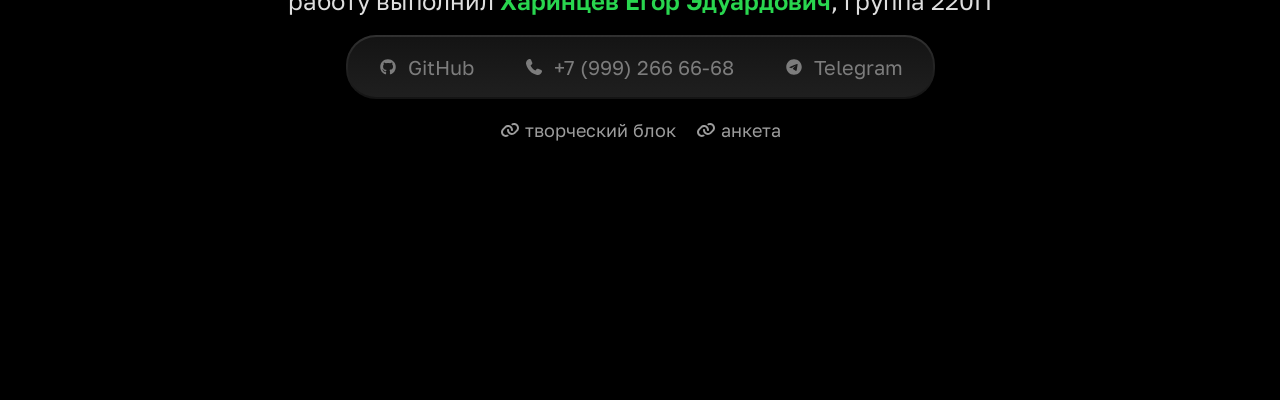
==== commit 8a5565d9: "+favicon" ====
--- a/index.html
+++ b/index.html
@@ -4,6 +4,7 @@
     <meta charset="UTF-8">
     <meta name="viewport" content="width=device-width, initial-scale=1.0">
     <title>220</title>
+    <link rel="icon" href="favicon.ico?v=2" type="image/x-icon">
     <link rel="stylesheet" href="css/style.css">
     <link rel="preconnect" href="https://fonts.googleapis.com">
     <link rel="preconnect" href="https://fonts.gstatic.com" crossorigin>
@@ -13,7 +14,7 @@
     <header class="header">
         <div class="header__inner">
             <div class="pill-nav">
-                <svg class="pill-nav__logo" xmlns="http://www.w3.org/2000/svg" viewBox="0 0 640 640"><path d="M320 64C325.3 64 330.3 66.7 333.3 71.1C349.1 94.6 370 134.8 382.5 180.1C389.8 206.5 394.3 235.4 392.8 264.1C404.4 255.2 416.5 247.4 428.7 240.4C469.7 217.1 513.1 203.5 540.9 197.9C546.1 196.9 551.6 198.5 555.3 202.3C559 206.1 560.7 211.5 559.7 216.8C554.1 244.5 540.4 287.7 517 328.5C507.9 344.4 497.1 360.2 484.5 374.8C512.4 381.4 537 392 551.8 400.2C556.9 403 560 408.4 560 414.2C560 420 556.8 425.4 551.8 428.2C536.6 436.6 510.9 447.7 482 454.3C461.8 458.9 439.1 461.5 416.8 458.9L425.1 492.1C426.6 498.2 424.5 504.6 419.6 508.5C414.7 512.4 408 513.1 402.4 510.3L344 481.2L344 552C344 565.3 333.3 576 320 576C306.7 576 296 565.3 296 552L296 481.2L237.5 510.3C231.9 513.1 225.2 512.4 220.3 508.5C215.4 504.6 213.3 498.2 214.8 492.1L223.1 458.9C200.9 461.5 178.1 458.9 157.9 454.3C129 447.7 103.4 436.7 88.1 428.2C83 425.4 79.9 420 79.9 414.2C79.9 408.4 83.1 403 88.1 400.2L94.3 396.9C109.3 389.3 131.1 380.5 155.4 374.7C142.9 360.2 132.1 344.3 123 328.5C99.6 287.7 85.9 244.5 80.3 216.8C79.2 211.6 80.9 206.1 84.7 202.3C88.5 198.5 93.9 196.9 99.1 197.9C127 203.4 170.3 217.1 211.3 240.4C223.5 247.3 235.6 255.2 247.1 264.1C245.7 235.4 250.2 206.5 257.4 180.1C269.9 134.8 290.8 94.6 306.6 71.1L307.8 69.5C310.9 66 315.3 64 320 64z"/></svg>
+                <svg class="pill-nav__logo" xmlns="http://www.w3.org/2000/svg" viewBox="0 0 640 640"><path d="M640.2 362.6C638.9 385.7 628.7 407.4 611.8 423.1C594.9 438.8 572.6 447.5 549.5 447.2L331.5 447.2C326.7 447.2 322.1 445.2 318.7 441.8C315.3 438.4 313.4 433.8 313.4 429L313.4 194.2C313.2 190.2 314.3 186.2 316.5 182.8C318.7 179.4 321.8 176.7 325.5 175.1C325.5 175.1 345.6 161.2 387.8 161.2C413.6 161.2 438.9 168.1 461.1 181.3C478.4 191.5 493.4 205.1 505.2 221.4C517 237.7 525.2 256.2 529.4 275.8C536.9 273.7 544.7 272.6 552.5 272.6C564.2 272.5 575.8 274.8 586.7 279.3C597.6 283.8 607.2 290.6 615.4 299C623.6 307.4 630 317.3 634.3 328.3C638.6 339.3 640.6 350.9 640.2 362.6zM286.2 209.1C286.3 208.1 286.2 207.1 285.9 206.2C285.6 205.3 285.1 204.4 284.4 203.6C283.7 202.8 282.9 202.3 282 201.9C280.2 201.1 278 201.1 276.2 201.9C275.3 202.3 274.5 202.9 273.8 203.6C273.1 204.3 272.6 205.2 272.3 206.2C272 207.2 271.9 208.1 272 209.1C266 288 261.4 362 272 440.7C272.2 442.4 273 444 274.3 445.2C276.9 447.6 281.1 447.6 283.7 445.2C285 444 285.8 442.4 286 440.7C297.3 361.3 292.6 288.7 286 209.1L286.2 209.1zM242.2 236.4C242 234.6 241.1 232.9 239.8 231.7C238.5 230.5 236.7 229.8 234.8 229.8C232.9 229.8 231.2 230.5 229.8 231.7C228.4 232.9 227.6 234.6 227.4 236.4C219.5 304.3 219.5 372.9 227.4 440.8C227.7 442.6 228.6 444.2 229.9 445.3C231.2 446.4 233 447.1 234.7 447.1C236.4 447.1 238.2 446.5 239.5 445.3C240.8 444.1 241.7 442.5 242 440.8C250.8 373 250.8 304.3 242.1 236.4L242.2 236.4zM197.9 229.5C197.7 227.7 196.9 226.1 195.6 224.9C194.3 223.7 192.6 223.1 190.8 223.1C189 223.1 187.3 223.8 186 224.9C184.7 226 183.9 227.7 183.7 229.5C177 301.5 173.5 368.8 183.7 440.6C183.7 442.5 184.4 444.3 185.8 445.6C187.2 446.9 188.9 447.7 190.8 447.7C192.7 447.7 194.5 447 195.8 445.6C197.1 444.2 197.9 442.5 197.9 440.6C208.4 367.8 205.2 302.4 198 229.5L197.9 229.5zM153.9 250.1C153.9 248.2 153.1 246.3 151.8 244.9C150.5 243.5 148.6 242.8 146.6 242.8C144.6 242.8 142.8 243.6 141.4 244.9C140 246.2 139.3 248.1 139.3 250.1C131.2 313.4 131.2 377.6 139.3 440.9C139.5 442.7 140.3 444.3 141.7 445.5C143.1 446.7 144.8 447.4 146.5 447.4C148.2 447.4 150 446.7 151.3 445.5C152.6 444.3 153.5 442.7 153.7 440.9C162.5 377.6 162.6 313.4 154 250.1L153.9 250.1zM109.4 297.7C109.4 295.8 108.6 293.9 107.3 292.6C106 291.3 104.1 290.5 102.2 290.5C100.3 290.5 98.4 291.3 97.1 292.6C95.8 293.9 95 295.8 95 297.7C84.5 346.9 89.5 391.6 95.4 441.3C95.7 442.9 96.5 444.4 97.7 445.5C98.9 446.6 100.5 447.2 102.2 447.2C103.9 447.2 105.4 446.6 106.7 445.5C108 444.4 108.8 443 109 441.3C115.6 390.9 120.6 347.2 109.4 297.7zM65.3 290.2C65.1 288.4 64.2 286.7 62.9 285.4C61.6 284.1 59.7 283.5 57.9 283.5C56.1 283.5 54.3 284.2 52.9 285.4C51.5 286.6 50.7 288.3 50.5 290.2C41.2 340.4 44.3 384.6 50.8 434.7C51.5 442.3 64.4 442.2 65.2 434.7C72.4 383.8 75.7 340.9 65.5 290.2L65.3 290.2zM20.7 314.8C20.5 313 19.6 311.3 18.3 310C17 308.7 15.1 308.1 13.3 308.1C11.5 308.1 9.7 308.8 8.3 310C6.9 311.2 6 312.9 5.9 314.8C-2.6 348.5 0 376.4 6.5 410.2C6.7 411.9 7.5 413.5 8.8 414.6C10.1 415.7 11.7 416.4 13.5 416.4C15.3 416.4 16.9 415.8 18.2 414.6C19.5 413.4 20.3 411.9 20.5 410.2C28 375.7 31.7 348.4 20.9 314.8L20.7 314.8z"/></svg>
             </div>
 
             <nav class="pill-nav">
@@ -74,7 +75,7 @@
 
                 <div class="tracks__cards">
                     <div class="track__card">
-                        <img class="card__cover" src="./images/igrok.png" alt="">
+                        <img class="card__cover" src="images/igrok.png" alt="">
 
                         <p class="card__title">IGROK</p>
 
@@ -87,7 +88,7 @@
                     </div>
                     
                     <div class="track__card">
-                        <img class="card__cover" src="./images/hello.png" alt="">
+                        <img class="card__cover" src="images/hello.png" alt="">
 
                         <p class="card__title">HELLO</p>
 
@@ -100,7 +101,7 @@
                     </div>
                     
                     <div class="track__card">
-                        <img class="card__cover" src="./images/glatt.png" alt="">
+                        <img class="card__cover" src="images/glatt.png" alt="">
 
                         <p class="card__title">GLATT</p>
 
@@ -113,7 +114,7 @@
                     </div>
                     
                     <div class="track__card">
-                        <img class="card__cover" src="./images/playastation.png" alt="">
+                        <img class="card__cover" src="images/playastation.png" alt="">
 
                         <p class="card__title">PLAYASTATION</p>
 
@@ -126,7 +127,7 @@
                     </div>
                     
                     <div class="track__card">
-                        <img class="card__cover" src="./images/wintercastle.png" alt="">
+                        <img class="card__cover" src="images/wintercastle.png" alt="">
 
                         <p class="card__title">WinterCastle</p>
 
@@ -150,7 +151,7 @@
                 </p>
 
                 <div class="links pill-nav">
-                    <a class="pill-nav__link pill-nav__link--logo" href="https://github.com/gothighthisnight" target="_blank" rel="noopener noreferrer">
+                    <a class="pill-nav__link pill-nav__link--logo" href="https://github.com/gothighthisnight/code10" target="_blank" rel="noopener noreferrer">
                         <svg class="pill-nav__icon" xmlns="http://www.w3.org/2000/svg" viewBox="0 0 640 640"><path d="M237.9 461.4C237.9 463.4 235.6 465 232.7 465C229.4 465.3 227.1 463.7 227.1 461.4C227.1 459.4 229.4 457.8 232.3 457.8C235.3 457.5 237.9 459.1 237.9 461.4zM206.8 456.9C206.1 458.9 208.1 461.2 211.1 461.8C213.7 462.8 216.7 461.8 217.3 459.8C217.9 457.8 216 455.5 213 454.6C210.4 453.9 207.5 454.9 206.8 456.9zM251 455.2C248.1 455.9 246.1 457.8 246.4 460.1C246.7 462.1 249.3 463.4 252.3 462.7C255.2 462 257.2 460.1 256.9 458.1C256.6 456.2 253.9 454.9 251 455.2zM316.8 72C178.1 72 72 177.3 72 316C72 426.9 141.8 521.8 241.5 555.2C254.3 557.5 258.8 549.6 258.8 543.1C258.8 536.9 258.5 502.7 258.5 481.7C258.5 481.7 188.5 496.7 173.8 451.9C173.8 451.9 162.4 422.8 146 415.3C146 415.3 123.1 399.6 147.6 399.9C147.6 399.9 172.5 401.9 186.2 425.7C208.1 464.3 244.8 453.2 259.1 446.6C261.4 430.6 267.9 419.5 275.1 412.9C219.2 406.7 162.8 398.6 162.8 302.4C162.8 274.9 170.4 261.1 186.4 243.5C183.8 237 175.3 210.2 189 175.6C209.9 169.1 258 202.6 258 202.6C278 197 299.5 194.1 320.8 194.1C342.1 194.1 363.6 197 383.6 202.6C383.6 202.6 431.7 169 452.6 175.6C466.3 210.3 457.8 237 455.2 243.5C471.2 261.2 481 275 481 302.4C481 398.9 422.1 406.6 366.2 412.9C375.4 420.8 383.2 435.8 383.2 459.3C383.2 493 382.9 534.7 382.9 542.9C382.9 549.4 387.5 557.3 400.2 555C500.2 521.8 568 426.9 568 316C568 177.3 455.5 72 316.8 72zM169.2 416.9C167.9 417.9 168.2 420.2 169.9 422.1C171.5 423.7 173.8 424.4 175.1 423.1C176.4 422.1 176.1 419.8 174.4 417.9C172.8 416.3 170.5 415.6 169.2 416.9zM158.4 408.8C157.7 410.1 158.7 411.7 160.7 412.7C162.3 413.7 164.3 413.4 165 412C165.7 410.7 164.7 409.1 162.7 408.1C160.7 407.5 159.1 407.8 158.4 408.8zM190.8 444.4C189.2 445.7 189.8 448.7 192.1 450.6C194.4 452.9 197.3 453.2 198.6 451.6C199.9 450.3 199.3 447.3 197.3 445.4C195.1 443.1 192.1 442.8 190.8 444.4zM179.4 429.7C177.8 430.7 177.8 433.3 179.4 435.6C181 437.9 183.7 438.9 185 437.9C186.6 436.6 186.6 434 185 431.7C183.6 429.4 181 428.4 179.4 429.7z"/></svg>
                         <span>GitHub</span>
                     </a>
--- a/css/style.css
+++ b/css/style.css
@@ -1,6 +1,5 @@
 * {
     box-sizing: border-box;
-    scroll-behavior: smooth;
     font-family: "Golos Text";
     transition: 0.3s;
     scroll-snap-type: y mandatory;
@@ -455,7 +454,7 @@
     font-style: italic;
     opacity: 0.7;
 }
-
+/*
 .banner__download {
     display: flex;
     align-items: center;
@@ -475,7 +474,7 @@
 
 .banner__download:hover {
     opacity: 1;
-}
+}*/
 
 .phi__info {
     display: flex;
@@ -507,4 +506,65 @@
 
 .phi__text--right {
     text-align: right;
-}+}
+
+.form__content {
+    display: flex;
+    flex-direction: column;
+    justify-content: center;
+    align-items: center;
+    gap: var(--gap);
+}
+
+.form__label {
+    font-weight: 600;
+    font-size: var(--font-size-label);
+}
+
+.form__label span {
+    color: var(--accent-light);
+}
+
+.form__text {
+    font-weight: 200;
+    font-size: var(--font-size-text);
+    color: var(--text-dark-white);
+}
+
+.form__text span {
+    color: var(--accent-light);
+}
+
+.form__list {
+    display: flex;
+    flex-direction: column;
+    gap: calc(var(--gap) * 0.5);
+}
+
+.form__item {
+    display: flex;
+    justify-content: space-between;
+    gap: calc(var(--gap) * 2);
+}
+
+.form__item-label {
+    color: var(--text-dark-white);
+    opacity: 0.7;
+    font-size: var(--font-size-external);
+}
+
+.form__item-text {
+    color: var(--text-dark-white);
+    text-align: right;
+    font-size: var(--font-size-external);
+}
+
+.form__item-link {
+    text-decoration: none;
+    color: var(--text-dark-white);
+    font-size: var(--font-size-external);
+}
+
+.form__item-link:hover {
+    color: var(--accent-light);
+}
